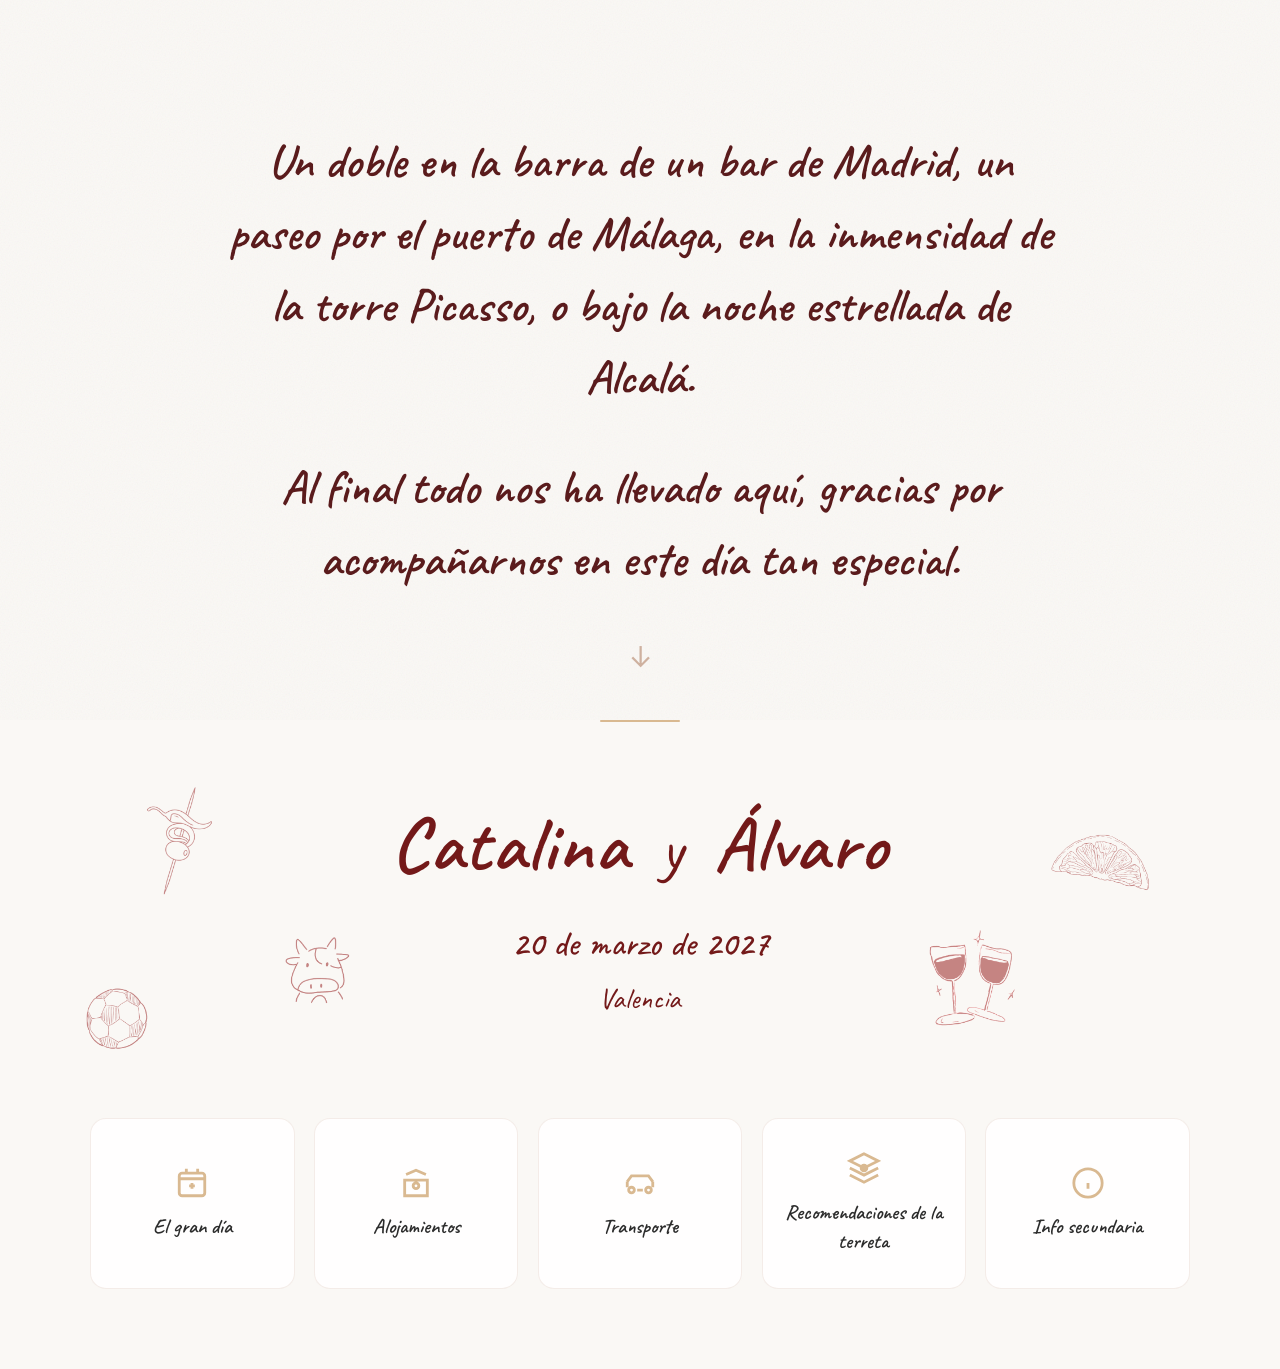
==== index.html @ 13ba2aee "Initial commit: wedding website for Catalina y Álvaro" ====
<!DOCTYPE html>
<html lang="es">
<head>
    <meta charset="UTF-8">
    <meta name="viewport" content="width=device-width, initial-scale=1.0">
    <title>Catalina y Álvaro — 20 de marzo de 2027</title>
    <link rel="preconnect" href="https://fonts.googleapis.com">
    <link rel="preconnect" href="https://fonts.gstatic.com" crossorigin>
    <link href="https://fonts.googleapis.com/css2?family=Caveat:wght@400;500;600;700&family=Cormorant+Garamond:ital,wght@0,300;0,400;0,500;1,300;1,400&family=Inter:wght@300;400;500&display=swap" rel="stylesheet">
    <link rel="stylesheet" href="styles.css">
</head>
<body>

    <section class="hero">
        <div class="hero-text">
            <p><span class="hero-line">Un doble en la barra de un bar de Madrid, un paseo por el puerto de Málaga, en la inmensidad de la torre Picasso, o bajo la noche estrellada de Alcalá.</span><span class="hero-line">Al final todo nos ha llevado aquí, gracias por acompañarnos en este día tan especial.</span></p>
        </div>
        <div class="scroll-indicator">↓</div>
    </section>

    <section class="info-section">
        <img src="bola.png" class="decor decor-bola" alt="">
        <img src="copa.png" class="decor decor-copa" alt="">
        <img src="gilda.png" class="decor decor-gilda" alt="">
        <img src="naranja.png" class="decor decor-naranja" alt="">
        <img src="vaca.png" class="decor decor-vaca" alt="">
        <div class="info">
            <h1 class="names">Catalina <span class="y">y</span> Álvaro</h1>
            <p class="date"><span class="num">20</span> de marzo de <span class="num">2027</span></p>
            <p class="place">Valencia</p>
        </div>
    </section>

    <section class="menu-section">
        <nav class="menu">
            <a href="gran-dia.html" class="menu-item">
                <span class="menu-icon">
                    <svg viewBox="0 0 24 24" fill="none" stroke="currentColor" stroke-width="2"><path d="M8 2v3m8-3v3M3 9h18M5 21h14a2 2 0 002-2V7a2 2 0 00-2-2H5a2 2 0 00-2 2v12a2 2 0 002 2z"/><path d="M12 12v4m-2-2h4"/></svg>
                </span>
                <span class="menu-label">El gran día</span>
            </a>
            <a href="alojamientos.html" class="menu-item">
                <span class="menu-icon">
                    <svg viewBox="0 0 24 24" fill="none" stroke="currentColor" stroke-width="2"><path d="M3 21h18M3 10h18M5 6l7-3 7 3M4 10v11m16-11v11"/><circle cx="12" cy="14" r="2"/><path d="M12 10v2"/></svg>
                </span>
                <span class="menu-label">Alojamientos</span>
            </a>
            <a href="transporte.html" class="menu-item">
                <span class="menu-icon">
                    <svg viewBox="0 0 24 24" fill="none" stroke="currentColor" stroke-width="2"><circle cx="6" cy="17" r="2"/><circle cx="18" cy="17" r="2"/><path d="M14 17H10M3 11l3-4h12l3 4M3 11v4m18-4v4"/></svg>
                </span>
                <span class="menu-label">Transporte</span>
            </a>
            <a href="terreta.html" class="menu-item">
                <span class="menu-icon">
                    <svg viewBox="0 0 24 24" fill="none" stroke="currentColor" stroke-width="2"><path d="M12 2L2 7l10 5 10-5L12 2z"/><path d="M2 12l10 5 10-5"/><path d="M2 17l10 5 10-5"/><circle cx="12" cy="12" r="2" fill="currentColor"/></svg>
                </span>
                <span class="menu-label">Recomendaciones de la terreta</span>
            </a>
            <a href="info-secundaria.html" class="menu-item">
                <span class="menu-icon">
                    <svg viewBox="0 0 24 24" fill="none" stroke="currentColor" stroke-width="2"><circle cx="12" cy="12" r="10"/><path d="M12 8v.01M12 12v4"/></svg>
                </span>
                <span class="menu-label">Info secundaria</span>
            </a>
        </nav>
    </section>

</body>
</html>
---- styles.css ----
* {
    margin: 0;
    padding: 0;
    box-sizing: border-box;
}

body {
    font-family: 'Inter', sans-serif;
    background-color: #faf8f5;
    color: #2c2c2c;
    line-height: 1.6;
    -webkit-font-smoothing: antialiased;
    position: relative;
}

.decor {
    position: absolute;
    width: 104px;
    opacity: 0.5;
    pointer-events: none;
    z-index: 0;
}

.decor-copa {
    top: 55%;
    right: 20%;
}

.decor-naranja {
    top: 40%;
    right: 10%;
    transform: translateY(-50%);
}

.decor-gilda {
    top: 35%;
    left: 10%;
    transform: translateY(-50%);
}

.decor-bola {
    top: 65%;
    left: 5%;
}

.decor-vaca {
    bottom: 10%;
    left: 25%;
    transform: translateX(-50%);
}

/* ========== HERO ========== */

.hero {
    position: relative;
    height: 80vh;
    min-height: 500px;
    display: flex;
    align-items: center;
    justify-content: center;
    background-color: #faf8f5;
    background-image: url('high.png');
    background-size: cover;
    background-position: center;
    background-repeat: no-repeat;
    padding: 2rem;
    overflow: hidden;
}

.hero::before {
    content: '';
    position: absolute;
    top: 0;
    left: 0;
    width: 100%;
    height: 100%;
    background-image: url("data:image/svg+xml,%3Csvg viewBox='0 0 200 200' xmlns='http://www.w3.org/2000/svg'%3E%3Cfilter id='noise'%3E%3CfeTurbulence type='fractalNoise' baseFrequency='0.75' numOctaves='5' stitchTiles='stitch'/%3E%3C/filter%3E%3Crect width='100%25' height='100%25' filter='url(%23noise)' opacity='0.06'/%3E%3C/svg%3E");
    background-repeat: repeat;
    background-size: 200px 200px;
    pointer-events: none;
}

.hero-invertido {
    background-color: #731919;
    background-image: none;
}

.hero-invertido::before {
    opacity: 0.08;
}

.hero-invertido .hero-text p {
    color: #f5f0ea;
}

.hero-invertido .scroll-indicator {
    color: #D9B991;
}

.hero-text {
    position: relative;
    z-index: 1;
    max-width: 900px;
    text-align: center;
    padding: 3rem 2rem;
}

.hero-text p {
    font-family: 'Caveat', cursive;
    font-weight: 600;
    font-size: clamp(2rem, 5vw, 3rem);
    line-height: 1.5;
    color: #5a1b1c;
}

.hero-line {
    display: block;
}

.hero-line + .hero-line {
    margin-top: 0.8em;
}

.scroll-indicator {
    position: absolute;
    bottom: 2.5rem;
    left: 50%;
    transform: translateX(-50%);
    font-size: 1.8rem;
    color: #A66E4E;
    animation: bounce 2s infinite;
    opacity: 0.5;
    z-index: 1;
}

@keyframes bounce {
    0%, 100% { transform: translateX(-50%) translateY(0); }
    50% { transform: translateX(-50%) translateY(8px); }
}

/* ========== INFO SECTION ========== */

.info-section {
    background-color: #faf8f5;
    padding: 4rem 2rem 3rem;
    text-align: center;
    position: relative;
}

.info-section::before {
    content: '';
    position: absolute;
    top: 0;
    left: 50%;
    transform: translateX(-50%);
    width: 80px;
    height: 2px;
    background: #D9B991;
    border-radius: 1px;
}

.info {
    max-width: 700px;
    margin: 0 auto;
}

.names {
    font-family: 'Caveat', cursive;
    font-weight: 600;
    font-size: clamp(3rem, 7vw, 4.8rem);
    color: #731919;
    letter-spacing: 0.02em;
    margin-bottom: 0.6rem;
}

.names .y {
    font-weight: 400;
    color: #731919;
    font-size: 0.85em;
    padding: 0 0.15em;
}

.date {
    font-family: 'Caveat', cursive;
    font-weight: 500;
    font-size: clamp(1.6rem, 3.5vw, 2.2rem);
    color: #731919;
    margin-bottom: 0.2rem;
}

.date .num {
    font-weight: 600;
    color: #731919;
}

.place {
    font-family: 'Caveat', cursive;
    font-weight: 400;
    font-size: clamp(1.3rem, 3vw, 1.8rem);
    color: #731919;
}

/* ========== MENU SECTION ========== */

.menu-section {
    position: relative;
    background-color: #faf8f5;
    padding: 3rem 2rem 5rem;
}

.menu {
    display: grid;
    grid-template-columns: repeat(auto-fit, minmax(180px, 1fr));
    gap: 1.2rem;
    max-width: 1100px;
    margin: 0 auto;
}

.menu-item {
    display: flex;
    flex-direction: column;
    align-items: center;
    justify-content: center;
    gap: 0.8rem;
    padding: 2rem 1.2rem;
    background: rgba(255, 255, 255, 0.85);
    border-radius: 16px;
    text-decoration: none;
    color: #731919;
    border: 1px solid rgba(166, 110, 78, 0.12);
    transition: all 0.3s ease;
    position: relative;
    overflow: hidden;
    min-height: 160px;
    backdrop-filter: blur(2px);
}

.menu-item::before {
    content: '';
    position: absolute;
    top: 0;
    left: 0;
    width: 100%;
    height: 100%;
    background: linear-gradient(135deg, rgba(217, 185, 145, 0.08), rgba(150, 45, 46, 0.04));
    opacity: 0;
    transition: opacity 0.3s ease;
}

.menu-item:hover {
    transform: translateY(-3px) scale(1.01);
    box-shadow: 0 6px 24px rgba(115, 25, 25, 0.06);
    border-color: rgba(150, 45, 46, 0.2);
    background: rgba(255, 255, 255, 0.95);
}

.menu-item:hover::before {
    opacity: 1;
}

.menu-icon {
    width: 34px;
    height: 34px;
    color: #D9B991;
    transition: all 0.3s ease;
    position: relative;
    z-index: 1;
}

.menu-item:hover .menu-icon {
    color: #962D2E;
    transform: scale(1.1);
}

.menu-label {
    font-family: 'Caveat', cursive;
    font-weight: 600;
    font-size: 1.3rem;
    text-align: center;
    line-height: 1.4;
    color: #2c2c2c;
    transition: color 0.3s ease;
    position: relative;
    z-index: 1;
    display: inline-block;
}

.menu-label::after {
    content: '';
    position: absolute;
    bottom: -4px;
    left: 0;
    width: 0;
    height: 6px;
    background-image: url("data:image/svg+xml,%3Csvg viewBox='0 0 120 12' xmlns='http://www.w3.org/2000/svg'%3E%3Cpath d='M2 6 Q15 1 30 6 T58 6 T86 6 T114 6' stroke='%23962D2E' stroke-width='2' fill='none' stroke-linecap='round'/%3E%3C/svg%3E");
    background-repeat: no-repeat;
    background-size: contain;
    background-position: left center;
    transition: width 0.4s cubic-bezier(0.25, 0.46, 0.45, 0.94);
}

.menu-item:hover .menu-label {
    color: #731919;
}

.menu-item:hover .menu-label::after {
    width: 100%;
}

/* ========== SUBPAGES ========== */

.subpage {
    background-color: #faf8f5;
    min-height: 100vh;
}

.subpage-header {
    display: flex;
    align-items: center;
    gap: 1rem;
    padding: 1.5rem 2rem;
    background: rgba(255, 255, 255, 0.9);
    backdrop-filter: blur(4px);
    border-bottom: 1px solid rgba(166, 110, 78, 0.1);
    position: sticky;
    top: 0;
    z-index: 10;
}

.back-link {
    font-family: 'Caveat', cursive;
    font-weight: 500;
    font-size: 1.1rem;
    color: #A66E4E;
    text-decoration: none;
    transition: color 0.3s ease;
    white-space: nowrap;
}

.back-link:hover {
    color: #962D2E;
}

.subpage-title {
    font-family: 'Caveat', cursive;
    font-weight: 600;
    font-size: 1.5rem;
    color: #731919;
}

.subpage-content {
    max-width: 700px;
    margin: 0 auto;
    padding: 4rem 2rem;
}

.placeholder {
    text-align: center;
    padding: 3rem 2rem;
    background: rgba(255, 255, 255, 0.85);
    border: 1px solid rgba(166, 110, 78, 0.1);
    border-radius: 16px;
}

.placeholder h2 {
    font-family: 'Caveat', cursive;
    font-weight: 600;
    font-size: 2.5rem;
    color: #962D2E;
    margin-bottom: 0.8rem;
}

.placeholder p {
    font-family: 'Inter', sans-serif;
    font-weight: 300;
    font-size: 1rem;
    color: #888;
    line-height: 1.7;
}

/* ========== RESPONSIVE ========== */

@media (max-width: 768px) {
    .decor {
        width: 70px;
        opacity: 0.4;
    }

    .decor-copa {
        top: 60%;
        right: 12%;
    }

    .decor-bola {
        top: 56%;
        left: 8%;
    }

    .decor-gilda {
        top: 42%;
        left: 1%;
    }

    .decor-naranja {
        top: 30%;
        right: 1%;
    }

    .decor-vaca {
        bottom: 2%;
        left: 30%;
    }

    .hero {
        height: 75vh;
        min-height: 420px;
        padding: 1.2rem;
    }

    .hero-text {
        max-width: 100%;
        padding: 2rem 0.5rem;
    }

    .hero-text p {
        font-size: clamp(1.7rem, 5.5vw, 2rem);
        line-height: 1.5;
    }

    .hero-line + .hero-line {
        margin-top: 1em;
    }

    .scroll-indicator {
        bottom: 1.5rem;
        font-size: 1.5rem;
    }

    .info-section {
        padding: 2.5rem 1.5rem 2rem;
    }

    .names {
        font-size: clamp(2.8rem, 9vw, 3.5rem);
    }

    .date {
        font-size: clamp(1.5rem, 5vw, 1.9rem);
    }

    .place {
        font-size: clamp(1.3rem, 4.5vw, 1.6rem);
    }

    .menu-section {
        padding: 2rem 1.2rem 3.5rem;
    }

    .menu {
        grid-template-columns: repeat(auto-fit, minmax(150px, 1fr));
        gap: 1rem;
    }

    .menu-item {
        padding: 1.5rem 1rem;
        min-height: 140px;
        border-radius: 14px;
    }

    .menu-icon {
        width: 30px;
        height: 30px;
    }

    .menu-label {
        font-size: 1.2rem;
    }

    .subpage-header {
        padding: 1rem 1.5rem;
    }

    .subpage-content {
        padding: 2.5rem 1.5rem;
    }

    .placeholder {
        padding: 2rem 1.5rem;
        border-radius: 14px;
    }

    .placeholder h2 {
        font-size: 2rem;
    }
}

@media (max-width: 480px) {
    .decor {
        width: 30px;
        opacity: 0.1;
    }

    .decor {
        width: 55px;
        opacity: 0.35;
    }

    .decor-copa {
        top: 58%;
        right: 10%;
    }

    .decor-bola {
        top: 54%;
        left: 6%;
    }

    .decor-gilda {
        top: 40%;
        left: 1%;
    }

    .decor-naranja {
        top: 30%;
        right: 1%;
    }

    .decor-vaca {
        bottom: 1%;
        left: 30%;
    }

    .hero {
        height: 70vh;
        min-height: 360px;
        padding: 0.8rem;
    }

    .hero-text {
        padding: 1.5rem 0.3rem;
    }

    .hero-text p {
        font-size: clamp(1.5rem, 6vw, 1.8rem);
    }

    .hero-line + .hero-line {
        margin-top: 0.9em;
    }

    .names {
        font-size: clamp(2.4rem, 10vw, 3rem);
    }

    .date {
        font-size: clamp(1.4rem, 5.5vw, 1.7rem);
    }

    .place {
        font-size: clamp(1.2rem, 5vw, 1.5rem);
    }

    .menu {
        grid-template-columns: 1fr 1fr;
        gap: 0.8rem;
    }

    .menu-item {
        min-height: 120px;
        padding: 1rem 0.6rem;
    }

    .menu-icon {
        width: 26px;
        height: 26px;
    }

    .menu-label {
        font-size: 1.05rem;
    }
}
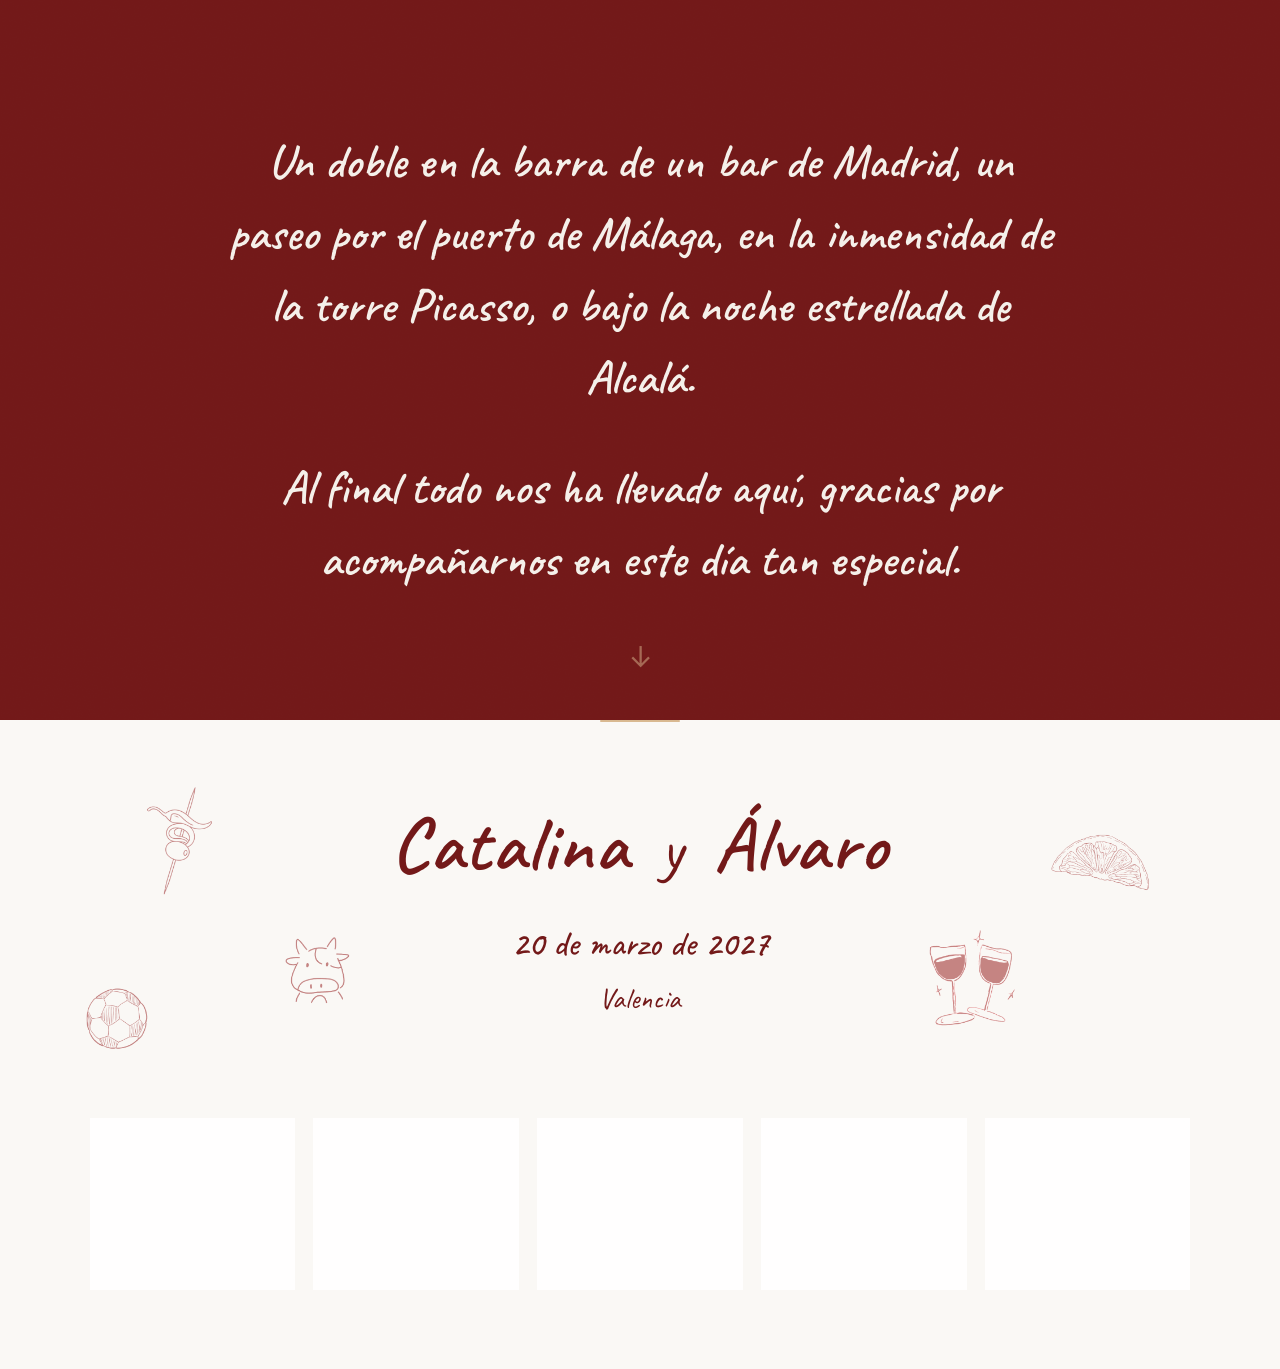
==== commit 11f218ff: "Swap index: invertido becomes main, old index to index-antiguo" ====
--- a/index.html
+++ b/index.html
@@ -11,7 +11,7 @@
 </head>
 <body>
 
-    <section class="hero">
+    <section class="hero hero-invertido">
         <div class="hero-text">
             <p><span class="hero-line">Un doble en la barra de un bar de Madrid, un paseo por el puerto de Málaga, en la inmensidad de la torre Picasso, o bajo la noche estrellada de Alcalá.</span><span class="hero-line">Al final todo nos ha llevado aquí, gracias por acompañarnos en este día tan especial.</span></p>
         </div>
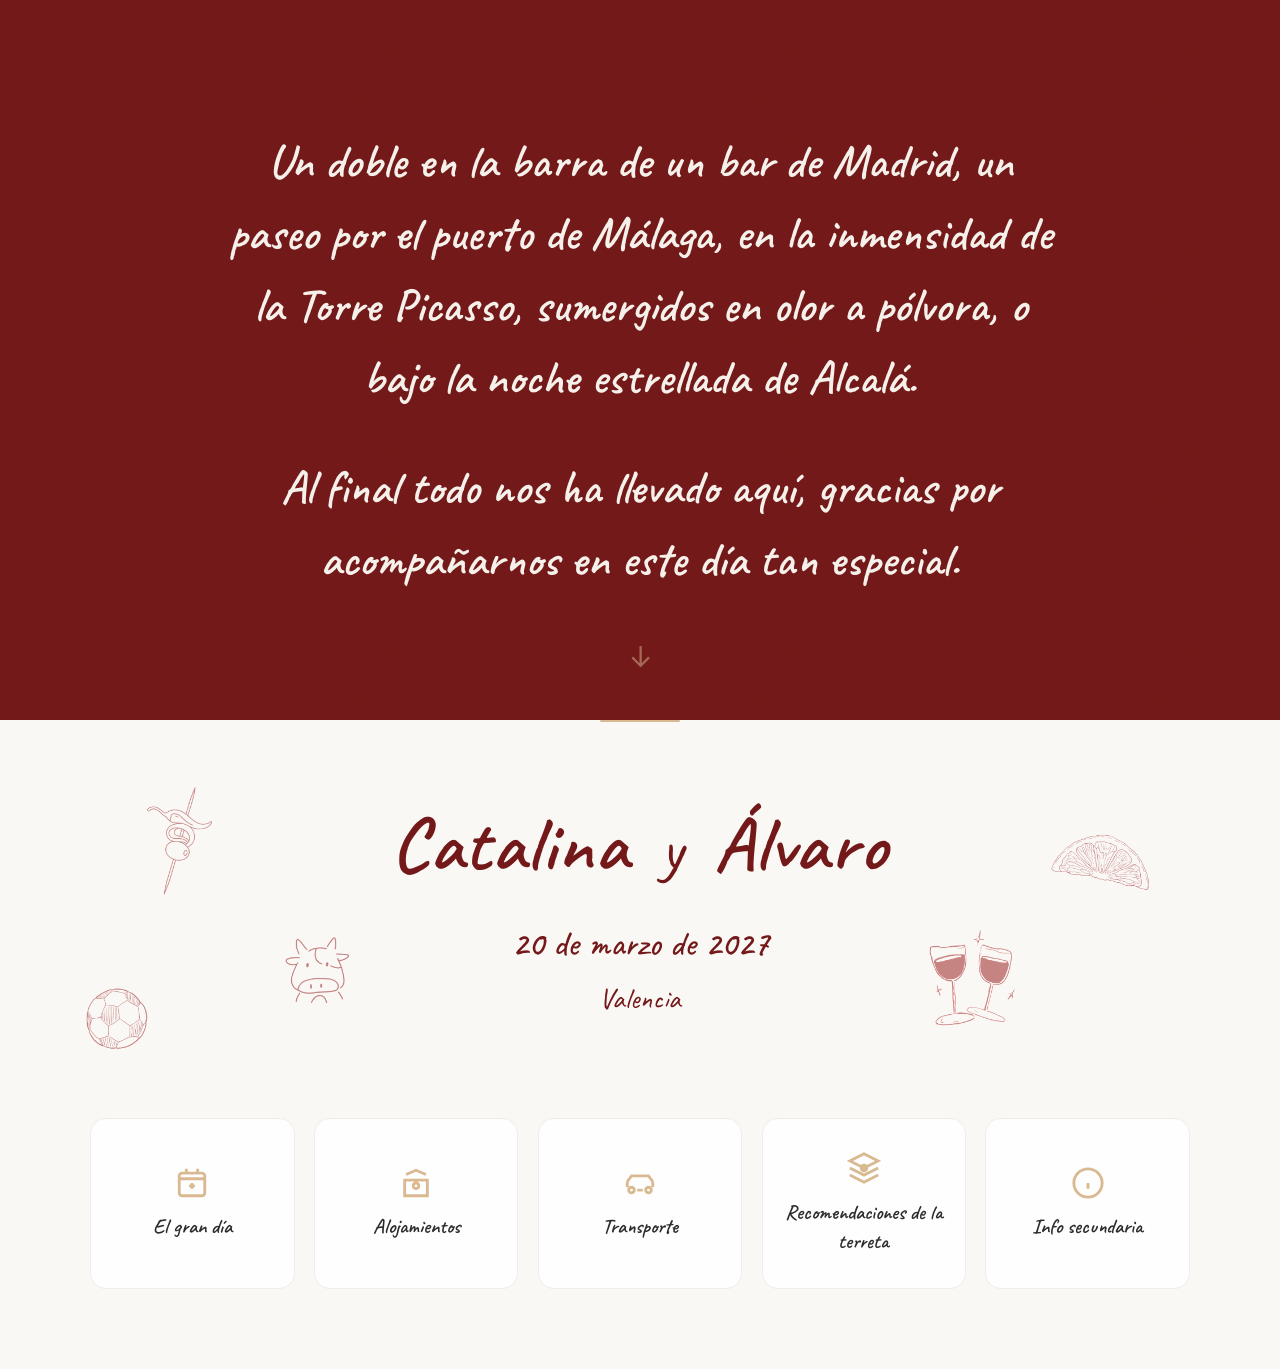
==== commit bdaa5247: "Añadidas secciones gran día, celebración, alojamientos y transporte" ====
--- a/index.html
+++ b/index.html
@@ -13,7 +13,7 @@
 
     <section class="hero hero-invertido">
         <div class="hero-text">
-            <p><span class="hero-line">Un doble en la barra de un bar de Madrid, un paseo por el puerto de Málaga, en la inmensidad de la torre Picasso, o bajo la noche estrellada de Alcalá.</span><span class="hero-line">Al final todo nos ha llevado aquí, gracias por acompañarnos en este día tan especial.</span></p>
+            <p><span class="hero-line">Un doble en la barra de un bar de Madrid, un paseo por el puerto de Málaga, en la inmensidad de la Torre Picasso, sumergidos en olor a pólvora, o bajo la noche estrellada de Alcalá.</span><span class="hero-line">Al final todo nos ha llevado aquí, gracias por acompañarnos en este día tan especial.</span></p>
         </div>
         <div class="scroll-indicator">↓</div>
     </section>
--- a/styles.css
+++ b/styles.css
@@ -378,6 +378,482 @@
     line-height: 1.7;
 }
 
+/* ========== HERO SPLIT (GRAN DÍA) ========== */
+
+.hero-split {
+    display: flex;
+    align-items: center;
+    min-height: 80vh;
+    max-width: 1200px;
+    margin: 0 auto;
+    padding: 3rem 2rem;
+    gap: 3rem;
+}
+
+.hero-split-text {
+    flex: 1;
+    max-width: 500px;
+}
+
+.hero-split-title {
+    font-family: 'Caveat', cursive;
+    font-weight: 600;
+    font-size: clamp(3rem, 6vw, 4.5rem);
+    color: #731919;
+    margin-bottom: 1.5rem;
+    line-height: 1.2;
+}
+
+.hero-split-message {
+    font-family: 'Caveat', cursive;
+    font-weight: 500;
+    font-size: clamp(1.4rem, 2.5vw, 1.8rem);
+    color: #2c2c2c;
+    line-height: 1.6;
+}
+
+.hero-split-image {
+    flex: 1;
+    display: flex;
+    justify-content: center;
+    align-items: center;
+}
+
+.hero-split-image img {
+    width: 100%;
+    max-width: 500px;
+    height: auto;
+    border-radius: 20px;
+    box-shadow: 0 8px 32px rgba(115, 25, 25, 0.1);
+}
+
+/* ========== ALOJAMIENTOS ========== */
+
+.alojamientos-subtitle {
+    font-family: 'Caveat', cursive;
+    font-weight: 600;
+    font-size: clamp(1.8rem, 3.5vw, 2.2rem);
+    color: #962D2E;
+    margin-bottom: 1rem;
+    line-height: 1.3;
+}
+
+.alojamientos-desc {
+    font-family: 'Inter', sans-serif;
+    font-weight: 300;
+    font-size: clamp(0.95rem, 1.5vw, 1.1rem);
+    color: #2c2c2c;
+    line-height: 1.7;
+    margin-bottom: 1.5rem;
+}
+
+.alojamientos-codigo {
+    display: flex;
+    flex-direction: column;
+    align-items: flex-start;
+    gap: 0.3rem;
+    padding: 1rem 1.2rem;
+    background: rgba(255, 255, 255, 0.85);
+    border: 1px solid rgba(166, 110, 78, 0.15);
+    border-radius: 12px;
+}
+
+.alojamientos-codigo-label {
+    font-family: 'Inter', sans-serif;
+    font-weight: 400;
+    font-size: 0.85rem;
+    color: #888;
+    text-transform: uppercase;
+    letter-spacing: 0.05em;
+}
+
+.alojamientos-codigo-valor {
+    font-family: 'Caveat', cursive;
+    font-weight: 600;
+    font-size: 1.5rem;
+    color: #731919;
+    letter-spacing: 0.02em;
+}
+
+/* ========== CEREMONIA ========== */
+
+.ceremonia-section {
+    max-width: 900px;
+    margin: 0 auto;
+    padding: 4rem 2rem 5rem;
+    text-align: center;
+}
+
+.ceremonia-image {
+    margin-bottom: 2.5rem;
+}
+
+.ceremonia-image img {
+    width: 100%;
+    max-width: 800px;
+    height: auto;
+    border-radius: 20px;
+    box-shadow: 0 8px 32px rgba(115, 25, 25, 0.1);
+    object-fit: cover;
+    aspect-ratio: 16 / 9;
+}
+
+.ceremonia-title {
+    font-family: 'Caveat', cursive;
+    font-weight: 600;
+    font-size: clamp(2.5rem, 5vw, 3.5rem);
+    color: #731919;
+    margin-bottom: 2rem;
+}
+
+.ceremonia-grid {
+    display: grid;
+    grid-template-columns: 1fr 1fr;
+    gap: 1.5rem;
+    max-width: 700px;
+    margin: 0 auto 2.5rem;
+}
+
+.ceremonia-card {
+    background: rgba(255, 255, 255, 0.85);
+    border: 1px solid rgba(166, 110, 78, 0.12);
+    border-radius: 16px;
+    padding: 2rem 1.5rem;
+    text-align: center;
+    transition: all 0.3s ease;
+}
+
+.ceremonia-card:hover {
+    transform: translateY(-3px);
+    box-shadow: 0 6px 24px rgba(115, 25, 25, 0.06);
+    border-color: rgba(150, 45, 46, 0.2);
+    background: rgba(255, 255, 255, 0.95);
+}
+
+.ceremonia-card-icon {
+    width: 40px;
+    height: 40px;
+    color: #D9B991;
+    margin: 0 auto 1rem;
+    transition: color 0.3s ease;
+}
+
+.ceremonia-card:hover .ceremonia-card-icon {
+    color: #962D2E;
+}
+
+.ceremonia-card-title {
+    font-family: 'Caveat', cursive;
+    font-weight: 600;
+    font-size: 1.5rem;
+    color: #731919;
+    margin-bottom: 0.5rem;
+}
+
+.ceremonia-card-text {
+    font-family: 'Inter', sans-serif;
+    font-weight: 300;
+    font-size: 1rem;
+    color: #2c2c2c;
+    line-height: 1.6;
+}
+
+.ceremonia-card-text strong {
+    font-weight: 500;
+    color: #962D2E;
+}
+
+.ceremonia-note {
+    display: block;
+    margin-top: 0.4rem;
+    font-size: 0.85rem;
+    color: #888;
+    font-style: italic;
+}
+
+/* ========== CELEBRACIÓN ========== */
+
+.celebracion-section {
+    max-width: 900px;
+    margin: 0 auto;
+    padding: 4rem 2rem 5rem;
+    text-align: center;
+}
+
+.celebracion-section::before {
+    content: '';
+    display: block;
+    width: 80px;
+    height: 2px;
+    background: #D9B991;
+    border-radius: 1px;
+    margin: 0 auto 3rem;
+}
+
+.celebracion-image {
+    margin-bottom: 2.5rem;
+}
+
+.celebracion-image img {
+    width: 100%;
+    max-width: 800px;
+    height: auto;
+    border-radius: 20px;
+    box-shadow: 0 8px 32px rgba(115, 25, 25, 0.1);
+}
+
+.celebracion-title {
+    font-family: 'Caveat', cursive;
+    font-weight: 600;
+    font-size: clamp(2.5rem, 5vw, 3.5rem);
+    color: #731919;
+    margin-bottom: 2rem;
+}
+
+.celebracion-card {
+    max-width: 600px;
+    margin: 0 auto 2.5rem;
+    background: rgba(255, 255, 255, 0.85);
+    border: 1px solid rgba(166, 110, 78, 0.12);
+    border-radius: 16px;
+    padding: 2.5rem 2rem;
+    text-align: center;
+    transition: all 0.3s ease;
+}
+
+.celebracion-card:hover {
+    transform: translateY(-3px);
+    box-shadow: 0 6px 24px rgba(115, 25, 25, 0.06);
+    border-color: rgba(150, 45, 46, 0.2);
+    background: rgba(255, 255, 255, 0.95);
+}
+
+.celebracion-card-icon {
+    width: 44px;
+    height: 44px;
+    color: #D9B991;
+    margin: 0 auto 1rem;
+    transition: color 0.3s ease;
+}
+
+.celebracion-card:hover .celebracion-card-icon {
+    color: #962D2E;
+}
+
+.celebracion-card-title {
+    font-family: 'Caveat', cursive;
+    font-weight: 600;
+    font-size: 1.7rem;
+    color: #731919;
+    margin-bottom: 0.6rem;
+}
+
+.celebracion-card-text {
+    font-family: 'Inter', sans-serif;
+    font-weight: 300;
+    font-size: 1rem;
+    color: #2c2c2c;
+    line-height: 1.6;
+}
+
+.celebracion-note {
+    display: block;
+    margin-top: 0.6rem;
+    font-family: 'Inter', sans-serif;
+    font-weight: 400;
+    font-size: 0.9rem;
+    color: #962D2E;
+}
+
+/* ========== UBICACIÓN (ALOJAMIENTOS) ========== */
+
+.ubicacion-section {
+    max-width: 900px;
+    margin: 0 auto;
+    padding: 1rem 2rem 5rem;
+    text-align: center;
+}
+
+/* ========== MAPA ========== */
+
+.map-container {
+    max-width: 700px;
+    margin: 0 auto;
+    border-radius: 16px;
+    overflow: hidden;
+    box-shadow: 0 8px 32px rgba(115, 25, 25, 0.1);
+}
+
+.map-container iframe {
+    width: 100%;
+    height: 350px;
+    border: 0;
+    display: block;
+}
+
+/* ========== TRANSPORTE ========== */
+
+.transporte-intro {
+    max-width: 700px;
+    margin: 0 auto;
+    padding: 3rem 2rem 1rem;
+    text-align: center;
+}
+
+.transporte-image {
+    margin: 1.5rem 0 2rem;
+}
+
+.transporte-image img {
+    width: 100%;
+    max-width: 600px;
+    height: auto;
+    border-radius: 20px;
+    box-shadow: 0 8px 32px rgba(115, 25, 25, 0.1);
+}
+
+.transporte-title {
+    font-family: 'Caveat', cursive;
+    font-weight: 600;
+    font-size: clamp(2.8rem, 5vw, 3.8rem);
+    color: #731919;
+    margin-bottom: 0.5rem;
+}
+
+.transporte-subtitle {
+    font-family: 'Caveat', cursive;
+    font-weight: 500;
+    font-size: clamp(1.6rem, 3vw, 2rem);
+    color: #962D2E;
+    margin-bottom: 0.8rem;
+}
+
+.transporte-desc {
+    font-family: 'Inter', sans-serif;
+    font-weight: 300;
+    font-size: 1rem;
+    color: #888;
+    line-height: 1.7;
+}
+
+.transporte-rutas {
+    max-width: 700px;
+    margin: 0 auto;
+    padding: 2rem 2rem 3rem;
+    display: flex;
+    flex-direction: column;
+    gap: 0.8rem;
+}
+
+.transporte-dropdown {
+    border-bottom: 1px solid rgba(166, 110, 78, 0.15);
+}
+
+.transporte-dropdown:first-child {
+    border-top: 1px solid rgba(166, 110, 78, 0.15);
+}
+
+.transporte-dropdown-header {
+    display: flex;
+    align-items: center;
+    justify-content: space-between;
+    padding: 1.2rem 0;
+    cursor: pointer;
+    list-style: none;
+    font-family: 'Caveat', cursive;
+    font-weight: 600;
+    font-size: 1.3rem;
+    color: #2c2c2c;
+    user-select: none;
+}
+
+.transporte-dropdown-header::-webkit-details-marker {
+    display: none;
+}
+
+.transporte-dropdown-arrow {
+    font-size: 0.9rem;
+    color: #A66E4E;
+    transition: transform 0.3s ease;
+}
+
+.transporte-dropdown[open] .transporte-dropdown-arrow {
+    transform: rotate(180deg);
+}
+
+.transporte-dropdown-body {
+    padding: 0 1.5rem 1.2rem;
+}
+
+.transporte-parada {
+    font-family: 'Inter', sans-serif;
+    font-weight: 300;
+    font-size: 0.95rem;
+    color: #2c2c2c;
+    line-height: 1.6;
+    margin-bottom: 0.6rem;
+}
+
+.transporte-parada-label {
+    font-family: 'Inter', sans-serif;
+    font-weight: 500;
+    font-size: 0.85rem;
+    color: #962D2E;
+    margin-top: 0.8rem;
+    margin-bottom: 0.3rem;
+}
+
+.transporte-parada-label:first-of-type {
+    margin-top: 0;
+}
+
+.transporte-horarios {
+    list-style: none;
+    padding: 0;
+    margin: 0 0 0.8rem;
+    display: flex;
+    flex-direction: column;
+    gap: 0.3rem;
+}
+
+.transporte-horarios li {
+    font-family: 'Inter', sans-serif;
+    font-weight: 300;
+    font-size: 0.95rem;
+    color: #2c2c2c;
+    padding: 0.3rem 0;
+}
+
+.hora {
+    font-weight: 500;
+    color: #731919;
+    display: inline-block;
+    min-width: 4.5rem;
+}
+
+.transporte-info {
+    max-width: 700px;
+    margin: 0 auto;
+    padding: 0 2rem 4rem;
+    text-align: center;
+}
+
+.transporte-info-title {
+    font-family: 'Caveat', cursive;
+    font-weight: 600;
+    font-size: 1.6rem;
+    color: #731919;
+    margin-bottom: 0.5rem;
+}
+
+.transporte-info-text {
+    font-family: 'Inter', sans-serif;
+    font-weight: 300;
+    font-size: 1rem;
+    color: #2c2c2c;
+    line-height: 1.7;
+}
+
 /* ========== RESPONSIVE ========== */
 
 @media (max-width: 768px) {
@@ -492,6 +968,65 @@
     .placeholder h2 {
         font-size: 2rem;
     }
+
+    .hero-split {
+        flex-direction: column;
+        text-align: center;
+        padding: 2rem 1.5rem;
+        min-height: auto;
+        gap: 2rem;
+    }
+
+    .hero-split-text {
+        max-width: 100%;
+    }
+
+    .hero-split-image img {
+        max-width: 100%;
+    }
+
+    .alojamientos-codigo {
+        align-items: center;
+        text-align: center;
+    }
+
+    .ceremonia-section {
+        padding: 3rem 1.5rem;
+    }
+
+    .ceremonia-grid {
+        grid-template-columns: 1fr;
+        gap: 1rem;
+    }
+
+    .map-container iframe {
+        height: 280px;
+    }
+
+    .celebracion-section {
+        padding: 3rem 1.5rem;
+    }
+
+    .transporte-intro {
+        padding: 2rem 1.5rem 0.5rem;
+    }
+
+    .transporte-rutas {
+        padding: 1.5rem 1.5rem 2rem;
+    }
+
+    .transporte-dropdown-header {
+        padding: 1rem 1.2rem;
+        font-size: 1.1rem;
+    }
+
+    .transporte-dropdown-body {
+        padding: 0 1.2rem 1rem;
+    }
+
+    .celebracion-card {
+        padding: 2rem 1.2rem;
+    }
 }
 
 @media (max-width: 480px) {
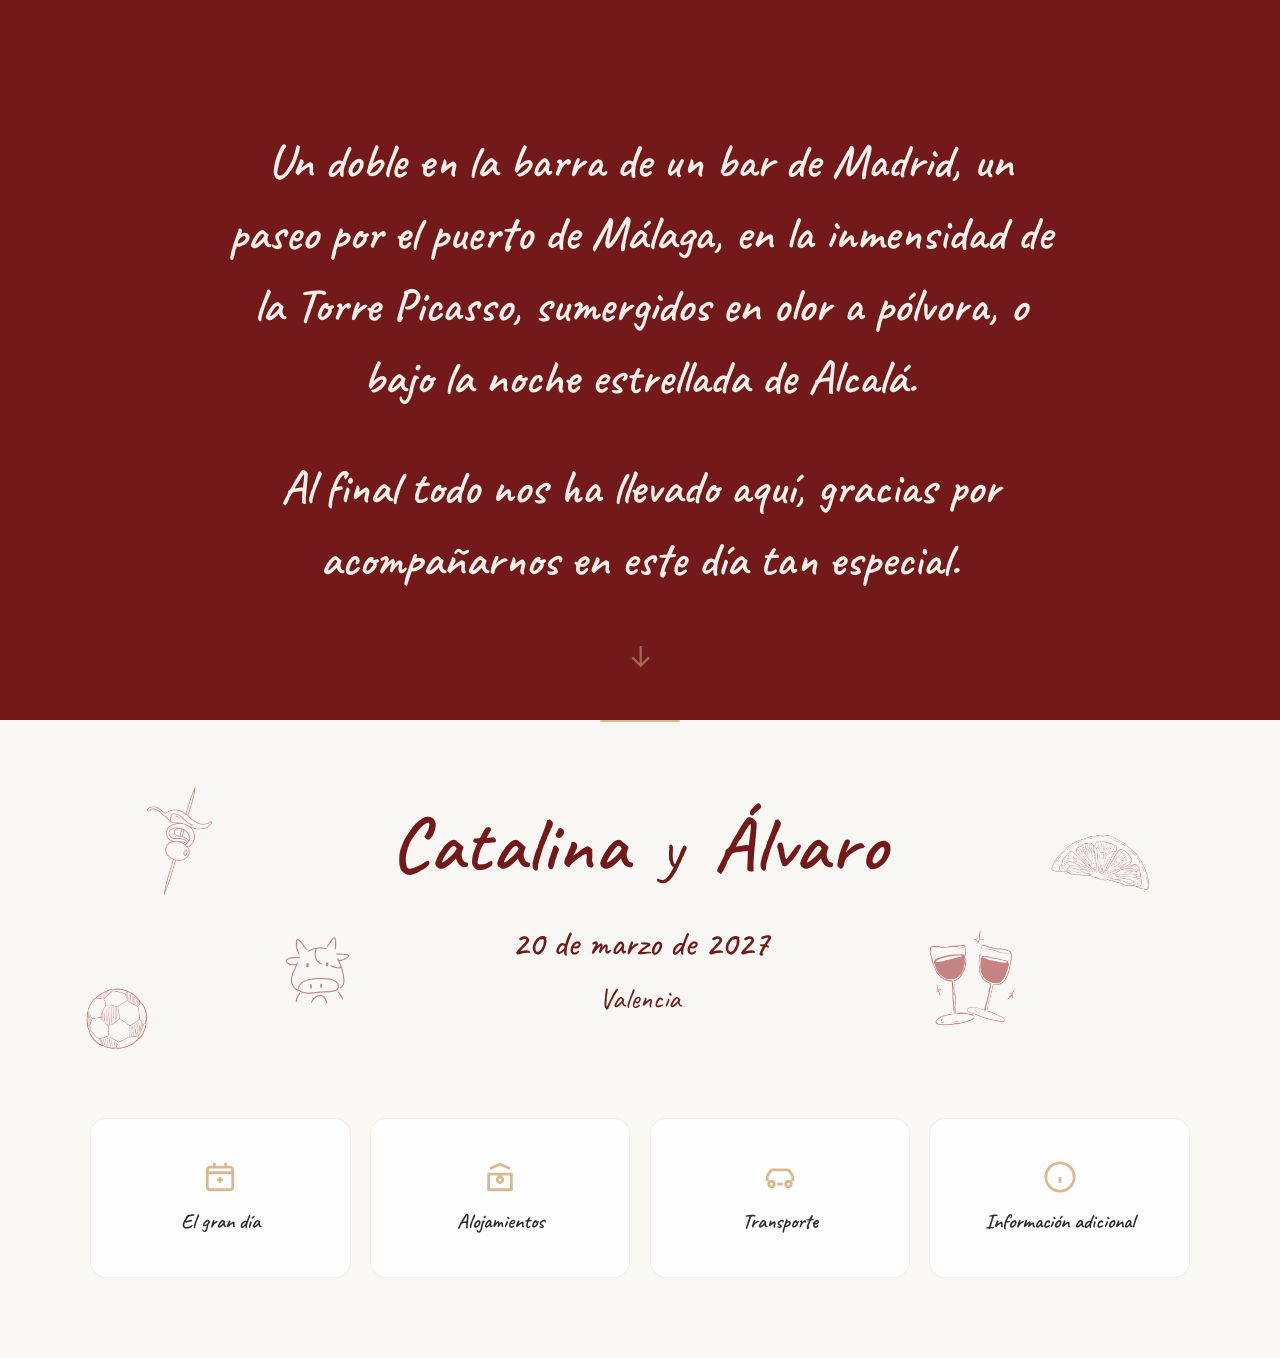
==== commit 35988b08: "Actualizados alojamientos, transporte e info adicional; eliminada sección terreta" ====
--- a/index.html
+++ b/index.html
@@ -51,17 +51,11 @@
                 </span>
                 <span class="menu-label">Transporte</span>
             </a>
-            <a href="terreta.html" class="menu-item">
-                <span class="menu-icon">
-                    <svg viewBox="0 0 24 24" fill="none" stroke="currentColor" stroke-width="2"><path d="M12 2L2 7l10 5 10-5L12 2z"/><path d="M2 12l10 5 10-5"/><path d="M2 17l10 5 10-5"/><circle cx="12" cy="12" r="2" fill="currentColor"/></svg>
-                </span>
-                <span class="menu-label">Recomendaciones de la terreta</span>
-            </a>
             <a href="info-secundaria.html" class="menu-item">
                 <span class="menu-icon">
                     <svg viewBox="0 0 24 24" fill="none" stroke="currentColor" stroke-width="2"><circle cx="12" cy="12" r="10"/><path d="M12 8v.01M12 12v4"/></svg>
                 </span>
-                <span class="menu-label">Info secundaria</span>
+                <span class="menu-label">Información adicional</span>
             </a>
         </nav>
     </section>
--- a/styles.css
+++ b/styles.css
@@ -854,6 +854,84 @@
     line-height: 1.7;
 }
 
+/* ========== FALLAS SECTION ========== */
+
+.fallas-section .celebracion-section {
+    padding-bottom: 1rem;
+}
+
+/* ========== HOTELES LIST ========== */
+
+.hoteles-section {
+    max-width: 800px;
+    margin: 0 auto;
+    padding: 0 2rem 4rem;
+    display: flex;
+    flex-direction: column;
+    gap: 1.5rem;
+}
+
+.hotel-card {
+    background: rgba(255, 255, 255, 0.85);
+    border: 1px solid rgba(166, 110, 78, 0.12);
+    border-radius: 16px;
+    padding: 2rem;
+    transition: all 0.3s ease;
+}
+
+.hotel-card:hover {
+    transform: translateY(-3px);
+    box-shadow: 0 6px 24px rgba(115, 25, 25, 0.06);
+    border-color: rgba(150, 45, 46, 0.2);
+    background: rgba(255, 255, 255, 0.95);
+}
+
+.hotel-card-title {
+    font-family: 'Caveat', cursive;
+    font-weight: 600;
+    font-size: 1.7rem;
+    color: #731919;
+    margin-bottom: 0.6rem;
+}
+
+.hotel-card .alojamientos-desc {
+    margin-bottom: 1rem;
+}
+
+.hotel-card .alojamientos-codigo {
+    margin-top: 0;
+}
+
+.hotel-link {
+    display: inline-block;
+    margin-top: 0.8rem;
+    font-family: 'Inter', sans-serif;
+    font-weight: 400;
+    font-size: 0.9rem;
+    color: #962D2E;
+    text-decoration: none;
+    border-bottom: 1px solid rgba(150, 45, 46, 0.3);
+    transition: all 0.3s ease;
+}
+
+.hotel-link:hover {
+    color: #731919;
+    border-bottom-color: #731919;
+}
+
+/* ========== CONTACT NOTE ========== */
+
+.contact-section {
+    max-width: 700px;
+    margin: 0 auto;
+    padding: 0 2rem 5rem;
+    text-align: center;
+}
+
+.contact-section .celebracion-card {
+    max-width: 100%;
+}
+
 /* ========== RESPONSIVE ========== */
 
 @media (max-width: 768px) {
